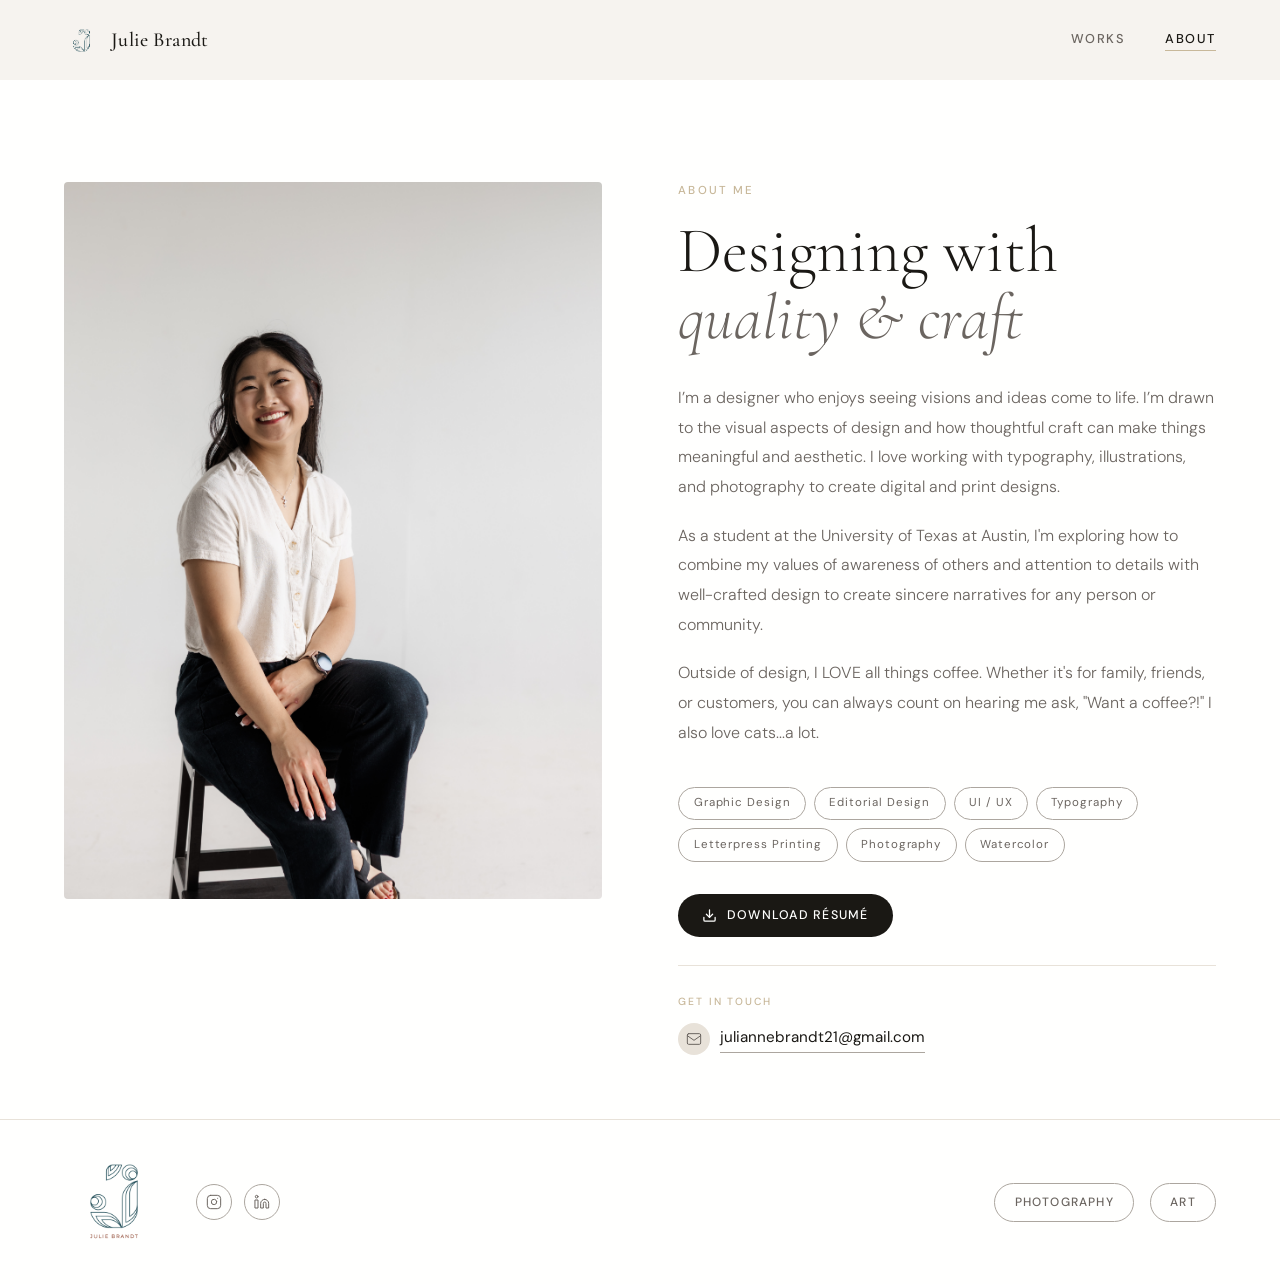
==== pages/about.html @ f1cfaa0a "Initial Commit" ====
<!doctype html>
<html lang="en">
  <head>
    <meta charset="UTF-8" />
    <meta name="viewport" content="width=device-width, initial-scale=1.0" />
    <title>About — Julie Brandt</title>
    <link rel="icon" type="image/png" href="/assets/logos/favicon.png" />
    <link rel="preconnect" href="https://fonts.googleapis.com" />
    <link rel="preconnect" href="https://fonts.gstatic.com" crossorigin />
    <link
      href="https://fonts.googleapis.com/css2?family=Cormorant+Garamond:ital,wght@0,300;0,400;0,500;0,600;1,300;1,400&family=DM+Sans:wght@300;400;500&display=swap"
      rel="stylesheet"
    />
    <link rel="stylesheet" href="../css/base.css" />
    <link rel="stylesheet" href="../css/navigation.css" />
    <link rel="stylesheet" href="../css/footer.css" />
    <link rel="stylesheet" href="../css/about.css" />
  </head>
  <body>
    <nav id="nav">
      <a href="../index.html" class="nav-brand">
        <div class="nav-logo-mark">
          <img
            src="../assets/logos/Logo-NoName.png"
            alt="Geometric J Logo Design"
          />
        </div>
        <span class="nav-logo">Julie Brandt</span>
      </a>
      <div class="nav-links">
        <a href="../index.html" id="nav-works">Works</a>
        <a href="about.html" id="nav-about" class="active-link">About</a>
      </div>
    </nav>

    <main class="about-content">
      <div class="about-image-wrap">
        <img src="../assets/headshots/Julie 06.27.2025-40.jpg" alt="Portrait" />
      </div>
      <div class="about-text">
        <p class="about-eyebrow">About me</p>
        <h1 class="about-title">Designing with <em>quality &amp; craft</em></h1>
        <div class="about-body">
          <p>
            I’m a designer who enjoys seeing visions and ideas come to life. I’m
            drawn to the visual aspects of design and how thoughtful craft can
            make things meaningful and aesthetic. I love working with
            typography, illustrations, and photography to create digital and
            print designs.
          </p>
          <p>
            As a student at the University of Texas at Austin, I'm exploring how
            to combine my values of awareness of others and attention to details
            with well-crafted design to create sincere narratives for any person
            or community.
          </p>
          <p>
            Outside of design, I LOVE all things coffee. Whether it's for
            family, friends, or customers, you can always count on hearing me
            ask, "Want a coffee?!" I also love cats...a lot.
          </p>
        </div>
        <div class="about-skills">
          <!-- <span class="skill-tag">Brand Identity</span> -->
          <span class="skill-tag">Graphic Design</span>
          <span class="skill-tag">Editorial Design</span>
          <!-- <span class="skill-tag">Packaging</span> -->
          <span class="skill-tag">UI / UX</span>
          <!-- <span class="skill-tag">Motion</span> -->
          <span class="skill-tag">Typography</span>
          <span class="skill-tag">Letterpress Printing</span>
          <span class="skill-tag">Photography</span>
          <span class="skill-tag">Watercolor</span>
        </div>
        <div class="about-resume">
          <a
            href="/assets/resume/JulianneBrandt_2026.pdf"
            download
            class="btn-resume"
          >
            <svg
              width="15"
              height="15"
              viewBox="0 0 24 24"
              fill="none"
              stroke="currentColor"
              stroke-width="2"
              stroke-linecap="round"
              stroke-linejoin="round"
            >
              <path d="M21 15v4a2 2 0 0 1-2 2H5a2 2 0 0 1-2-2v-4" />
              <polyline points="7 10 12 15 17 10" />
              <line x1="12" y1="15" x2="12" y2="3" />
            </svg>
            Download Résumé
          </a>
        </div>
        <div class="about-contact">
          <p class="about-contact-label">Get in touch</p>
          <a href="mailto:juliannebrandt21@gmail.com" class="about-email-link">
            <span class="about-email-icon">
              <svg
                width="16"
                height="16"
                viewBox="0 0 24 24"
                fill="none"
                stroke="currentColor"
                stroke-width="1.5"
                stroke-linecap="round"
                stroke-linejoin="round"
              >
                <rect x="2" y="4" width="20" height="16" rx="2" />
                <path d="M2 7l10 7 10-7" />
              </svg>
            </span>
            <span class="about-email-text">juliannebrandt21@gmail.com</span>
          </a>
        </div>
      </div>
    </main>

    <footer>
      <div class="footer-left">
        <div class="footer-logo-wrap">
          <img
            src="../assets/logos/Logo.png"
            alt="Geometric J Logo with Julie Brandt"
          />
        </div>
        <div class="footer-socials">
          <a
            href="https://instagram.com/yourhandle"
            target="_blank"
            rel="noopener"
            class="footer-social-link"
            aria-label="Instagram"
          >
            <svg
              viewBox="0 0 24 24"
              fill="none"
              stroke="currentColor"
              stroke-width="1.5"
              stroke-linecap="round"
              stroke-linejoin="round"
            >
              <rect x="2" y="2" width="20" height="20" rx="5" ry="5" />
              <path d="M16 11.37A4 4 0 1 1 12.63 8 4 4 0 0 1 16 11.37z" />
              <line x1="17.5" y1="6.5" x2="17.51" y2="6.5" />
            </svg>
          </a>
          <a
            href="https://linkedin.com/in/yourprofile"
            target="_blank"
            rel="noopener"
            class="footer-social-link"
            aria-label="LinkedIn"
          >
            <svg
              viewBox="0 0 24 24"
              fill="none"
              stroke="currentColor"
              stroke-width="1.5"
              stroke-linecap="round"
              stroke-linejoin="round"
            >
              <path
                d="M16 8a6 6 0 0 1 6 6v7h-4v-7a2 2 0 0 0-2-2 2 2 0 0 0-2 2v7h-4v-7a6 6 0 0 1 6-6z"
              />
              <rect x="2" y="9" width="4" height="12" />
              <circle cx="4" cy="4" r="2" />
            </svg>
          </a>
        </div>
      </div>
      <div class="footer-fun">
        <a href="photography.html" class="btn-ghost">Photography</a>
        <a href="art.html" class="btn-ghost">Art</a>
      </div>
    </footer>

    <script src="../js/main.js" defer></script>
    <script src="../js/navigation.js" defer></script>
  </body>
</html>
---- css/base.css ----
/* ─── Base: tokens, reset, responsive ─── */

/* ─── Tokens ─────────────────────────────────────────────── */
      :root {
        --bg: #fffffe;
        --bg-darker: #fef9f5;
        --ink: #1a1814;
        --ink-light: #6b6560;
        --sand: #c8b89a;
        --stone-light: #f6f3ef;
        --stone: #e8e2d9;
        --stone-mid: #aca69f;
        --white: #ffffff;
        --serif: "Cormorant Garamond", Georgia, serif;
        --sans: "DM Sans", system-ui, sans-serif;
        --ease: cubic-bezier(0.25, 0.46, 0.45, 0.94);
        --r: 4px;
      }

      /* ─── Reset ──────────────────────────────────────────────── */
      *,
      *::before,
      *::after {
        box-sizing: border-box;
        margin: 0;
        padding: 0;
      }
      html {
        scroll-behavior: smooth;
      }
      body {
        background: var(--bg);
        color: var(--ink);
        font-family: var(--sans);
        font-weight: 300;
        font-size: 16px;
        line-height: 1.6;
        -webkit-font-smoothing: antialiased;
      }
      img {
        display: block;
        width: 100%;
        height: 100%;
        object-fit: cover;
      }
      a {
        color: inherit;
        text-decoration: none;
      }
      button {
        font-family: var(--sans);
        cursor: pointer;
        border: none;
        background: none;
      }

/* ─── Page layout (multi-page) ─── */
body {
  min-height: 100vh;
  display: flex;
  flex-direction: column;
}
main {
  flex: 1;
}

/* ─── Responsive ─────────────────────────────────────────── */
      @media (max-width: 900px) {
        .works-grid {
          grid-template-columns: 1fr 1fr;
        }
        .work-card:nth-child(n) {
          grid-column: span 1;
        }
        .work-card:nth-child(1) {
          grid-column: span 2;
        }

        .project-overview {
          flex-direction: column;
          align-items: flex-start;
          gap: 1.25rem;
        }
        .overview-fields {
          flex-direction: column;
          gap: 1rem;
          align-items: flex-start;
        }
        .overview-item {
          border-right: none;
          border-bottom: none;
          padding-right: 0;
          margin-right: 0;
          padding-bottom: 0;
          margin-bottom: 0;
        }
        .overview-item:last-of-type {
          border-bottom: none;
          padding-bottom: 0;
        }
        .overview-desc {
          border-left: none;
          border-top: 1px solid var(--stone);
          padding-left: 0;
          margin-left: 0;
          padding-top: 1.25rem;
          max-width: 100%;
          flex: none;
        }

        .project-content {
          grid-template-columns: 1fr;
          padding: 2.5rem 1.75rem 3rem;
          gap: 2.5rem;
        }
        .project-toc {
          position: static;
          align-self: flex-start;
        }

        .about-content {
          grid-template-columns: 1fr;
        }
        .about-image-wrap {
          position: static;
          aspect-ratio: 4/3;
          max-width: 440px;
        }
      }

      @media (max-width: 600px) {
        nav {
          padding: 0 1.25rem;
        }
        .nav-links {
          gap: 1.5rem;
        }
        .works-grid {
          grid-template-columns: 1fr;
          gap: 1rem;
        }
        .work-card:nth-child(n) {
          grid-column: span 1;
        }
        .img-row.cols-2,
        .img-row.cols-3 {
          grid-template-columns: 1fr;
        }
        .masonry-grid {
          columns: 2;
        }
        footer {
          flex-direction: column;
          align-items: flex-start;
        }
        .project-images {
          padding: 0 1.25rem 2rem;
        }
        .project-hero {
          aspect-ratio: 4/3;
        }
        .overview-fields {
          flex-direction: column;
        }
        .project-overview {
          padding: 1.25rem;
        }
      }

      /* About contact */
      .about-contact {
        margin-top: 1.75rem;
        padding-top: 1.75rem;
        border-top: 1px solid var(--stone);
      }
      .about-contact-label {
        font-size: 0.65rem;
        letter-spacing: 0.18em;
        text-transform: uppercase;
        color: var(--sand);
        font-weight: 500;
        margin-bottom: 0.75rem;
      }
      .about-email-link {
        display: inline-flex;
        align-items: center;
        gap: 0.6rem;
        font-size: 0.95rem;
        color: var(--ink);
        font-weight: 400;
        text-decoration: none;
        transition: color 0.2s;
      }
      .about-email-link:hover {
        color: var(--ink);
      }
      .about-email-text {
        border-bottom: 1px solid var(--stone-mid);
        padding-bottom: 2px;
        transition: border-color 0.2s;
      }
      .about-email-link:hover .about-email-text {
        border-color: var(--sand);
      }
      .about-email-icon {
        display: flex;
        align-items: center;
        justify-content: center;
        width: 32px;
        height: 32px;
        background: var(--stone);
        border-radius: 50%;
        flex-shrink: 0;
        color: var(--ink-light);
        transition: background 0.2s;
      }
      .about-email-link:hover .about-email-icon {
        background: var(--stone-mid);
      }

      @media (prefers-reduced-motion: reduce) {
        *,
        *::before,
        *::after {
          transition: none !important;
          animation: none !important;
        }
      }
---- css/navigation.css ----
/* ─── Navigation ─── */

/* ─── Nav ────────────────────────────────────────────────── */
      nav {
        position: sticky;
        top: 0;
        z-index: 200;
        background: var(--stone-light);
        display: flex;
        align-items: center;
        justify-content: space-between;
        padding: 0 clamp(1.5rem, 5vw, 4rem);
        height: 80px;
      }
      .nav-brand {
        display: flex;
        align-items: center;
        gap: 0.75rem;
        cursor: pointer;
      }
      .nav-logo-mark {
        width: 35px;
        height: 35px;
        border-radius: 6px;
        /* background: var(--stone); */
        /* border: 1.5px dashed var(--stone-mid); */
        display: flex;
        align-items: center;
        justify-content: center;
        overflow: hidden;
        flex-shrink: 0;
      }
      .nav-logo-mark img {
        width: 100%;
        height: 100%;
        object-fit: contain;
      }
      .nav-logo-mark .logo-placeholder-text {
        font-size: 0.55rem;
        letter-spacing: 0.06em;
        text-transform: uppercase;
        color: var(--stone-mid);
        font-family: var(--sans);
        font-weight: 500;
        text-align: center;
        line-height: 1.2;
      }
      .nav-logo {
        font-family: var(--serif);
        font-size: 1.25rem;
        font-weight: 500;
        letter-spacing: 0.02em;
      }
      .nav-links {
        display: flex;
        gap: 2.5rem;
        align-items: center;
      }
      .nav-links a {
        font-size: 0.8rem;
        letter-spacing: 0.12em;
        text-transform: uppercase;
        font-weight: 500;
        color: var(--ink-light);
        position: relative;
        padding-bottom: 2px;
        transition: color 0.2s var(--ease);
      }
      .nav-links a::after {
        content: "";
        position: absolute;
        bottom: 0;
        left: 0;
        width: 0;
        height: 1px;
        background: var(--sand);
        transition: width 0.3s var(--ease);
      }
      .nav-links a:hover,
      .nav-links a.active-link {
        color: var(--ink);
      }
      .nav-links a:hover::after,
      .nav-links a.active-link::after {
        width: 100%;
      }
---- css/footer.css ----
/* ─── Footer ─── */

/* ─── Footer ─────────────────────────────────────────────── */
      footer {
        border-top: 1px solid var(--stone);
        padding: 2rem clamp(1.5rem, 5vw, 4rem);
        display: flex;
        align-items: center;
        justify-content: space-between;
        flex-wrap: wrap;
        gap: 1.5rem;
        margin-top: auto;
      }
      .footer-left {
        display: flex;
        align-items: center;
        gap: 2rem;
      }
      .footer-logo-wrap {
        width: 100px;
        height: 100px;
        border-radius: 8px;
        /* background: var(--stone);
        border: 1.5px dashed var(--stone-mid); */
        display: flex;
        align-items: center;
        justify-content: center;
        overflow: hidden;
        flex-shrink: 0;
      }
      .footer-logo-wrap img {
        width: 100%;
        height: 100%;
        object-fit: contain;
      }
      .footer-logo-wrap .logo-placeholder-text {
        font-size: 0.6rem;
        letter-spacing: 0.06em;
        text-transform: uppercase;
        color: var(--stone-mid);
        font-family: var(--sans);
        font-weight: 500;
        text-align: center;
        line-height: 1.3;
      }
      .footer-socials {
        display: flex;
        gap: 0.75rem;
        align-items: center;
      }
      .footer-social-link {
        display: flex;
        align-items: center;
        justify-content: center;
        width: 36px;
        height: 36px;
        border-radius: 50%;
        border: 1px solid var(--stone-mid);
        color: var(--ink-light);
        transition: all 0.25s var(--ease);
      }
      .footer-social-link:hover {
        border-color: var(--sand);
        color: var(--ink);
        background: var(--stone);
      }
      .footer-social-link svg {
        width: 16px;
        height: 16px;
      }
      .footer-fun {
        display: flex;
        gap: 1rem;
        flex-wrap: wrap;
      }
      .btn-ghost {
        font-size: 0.75rem;
        letter-spacing: 0.1em;
        text-transform: uppercase;
        font-weight: 500;
        border: 1px solid var(--stone-mid);
        padding: 0.55rem 1.2rem;
        border-radius: 99px;
        color: var(--ink-light);
        transition: all 0.25s var(--ease);
        background: transparent;
      }
      .btn-ghost:hover {
        border-color: var(--sand);
        color: var(--ink);
        background: var(--stone);
      }
---- css/about.css ----
/* ─── About page ─── */

.about-content {
        padding: clamp(4rem, 8vw, 7rem) clamp(1.5rem, 5vw, 4rem) 4rem;
        display: grid;
        grid-template-columns: 1fr 1fr;
        gap: clamp(3rem, 6vw, 6rem);
        align-items: start;
      }
      .about-image-wrap {
        aspect-ratio: 3/4;
        background: var(--stone);
        border-radius: var(--r);
        overflow: hidden;
        position: sticky;
        top: 80px;
      }
      .about-text {
        min-width: 0;
      }
      .about-eyebrow {
        font-size: 0.72rem;
        letter-spacing: 0.18em;
        text-transform: uppercase;
        color: var(--sand);
        font-weight: 500;
        margin-bottom: 1rem;
      }
      .about-title {
        font-family: var(--serif);
        font-size: clamp(2.5rem, 5vw, 4.5rem);
        font-weight: 300;
        line-height: 1.05;
        margin-bottom: 2rem;
      }
      .about-title em {
        font-style: italic;
        color: var(--ink-light);
      }
      .about-body {
        font-size: 1rem;
        line-height: 1.85;
        color: var(--ink-light);
      }
      .about-body p {
        margin-bottom: 1.2rem;
      }
      .about-skills {
        margin-top: 2.5rem;
        display: flex;
        flex-wrap: wrap;
        gap: 0.5rem;
      }
      .skill-tag {
        font-size: 0.72rem;
        letter-spacing: 0.08em;
        border: 1px solid var(--stone-mid);
        padding: 0.4rem 0.9rem;
        border-radius: 99px;
        color: var(--ink-light);
        font-weight: 400;
      }

.about-resume {
        margin-top: 2rem;
      }
      .btn-resume {
        display: inline-flex;
        align-items: center;
        gap: 0.6rem;
        font-family: var(--sans);
        font-size: 0.78rem;
        letter-spacing: 0.1em;
        text-transform: uppercase;
        font-weight: 500;
        background: var(--ink);
        color: var(--bg);
        padding: 0.75rem 1.5rem;
        border-radius: 99px;
        border: none;
        cursor: pointer;
        text-decoration: none;
        transition:
          background 0.2s var(--ease),
          transform 0.2s var(--ease);
      }
      .btn-resume:hover {
        background: #2e2b26;
        transform: translateY(-1px);
      }
      .btn-resume svg {
        flex-shrink: 0;
      }

.about-contact {
        margin-top: 1.75rem;
        padding-top: 1.75rem;
        border-top: 1px solid var(--stone);
      }
      .about-contact-label {
        font-size: 0.65rem;
        letter-spacing: 0.18em;
        text-transform: uppercase;
        color: var(--sand);
        font-weight: 500;
        margin-bottom: 0.75rem;
      }
      .about-email-link {
        display: inline-flex;
        align-items: center;
        gap: 0.6rem;
        font-size: 0.95rem;
        color: var(--ink);
        font-weight: 400;
        text-decoration: none;
        transition: color 0.2s;
      }
      .about-email-link:hover {
        color: var(--ink);
      }
      .about-email-text {
        border-bottom: 1px solid var(--stone-mid);
        padding-bottom: 2px;
        transition: border-color 0.2s;
      }
      .about-email-link:hover .about-email-text {
        border-color: var(--sand);
      }
      .about-email-icon {
        display: flex;
        align-items: center;
        justify-content: center;
        width: 32px;
        height: 32px;
        background: var(--stone);
        border-radius: 50%;
        flex-shrink: 0;
        color: var(--ink-light);
        transition: background 0.2s;
      }
      .about-email-link:hover .about-email-icon {
        background: var(--stone-mid);
      }
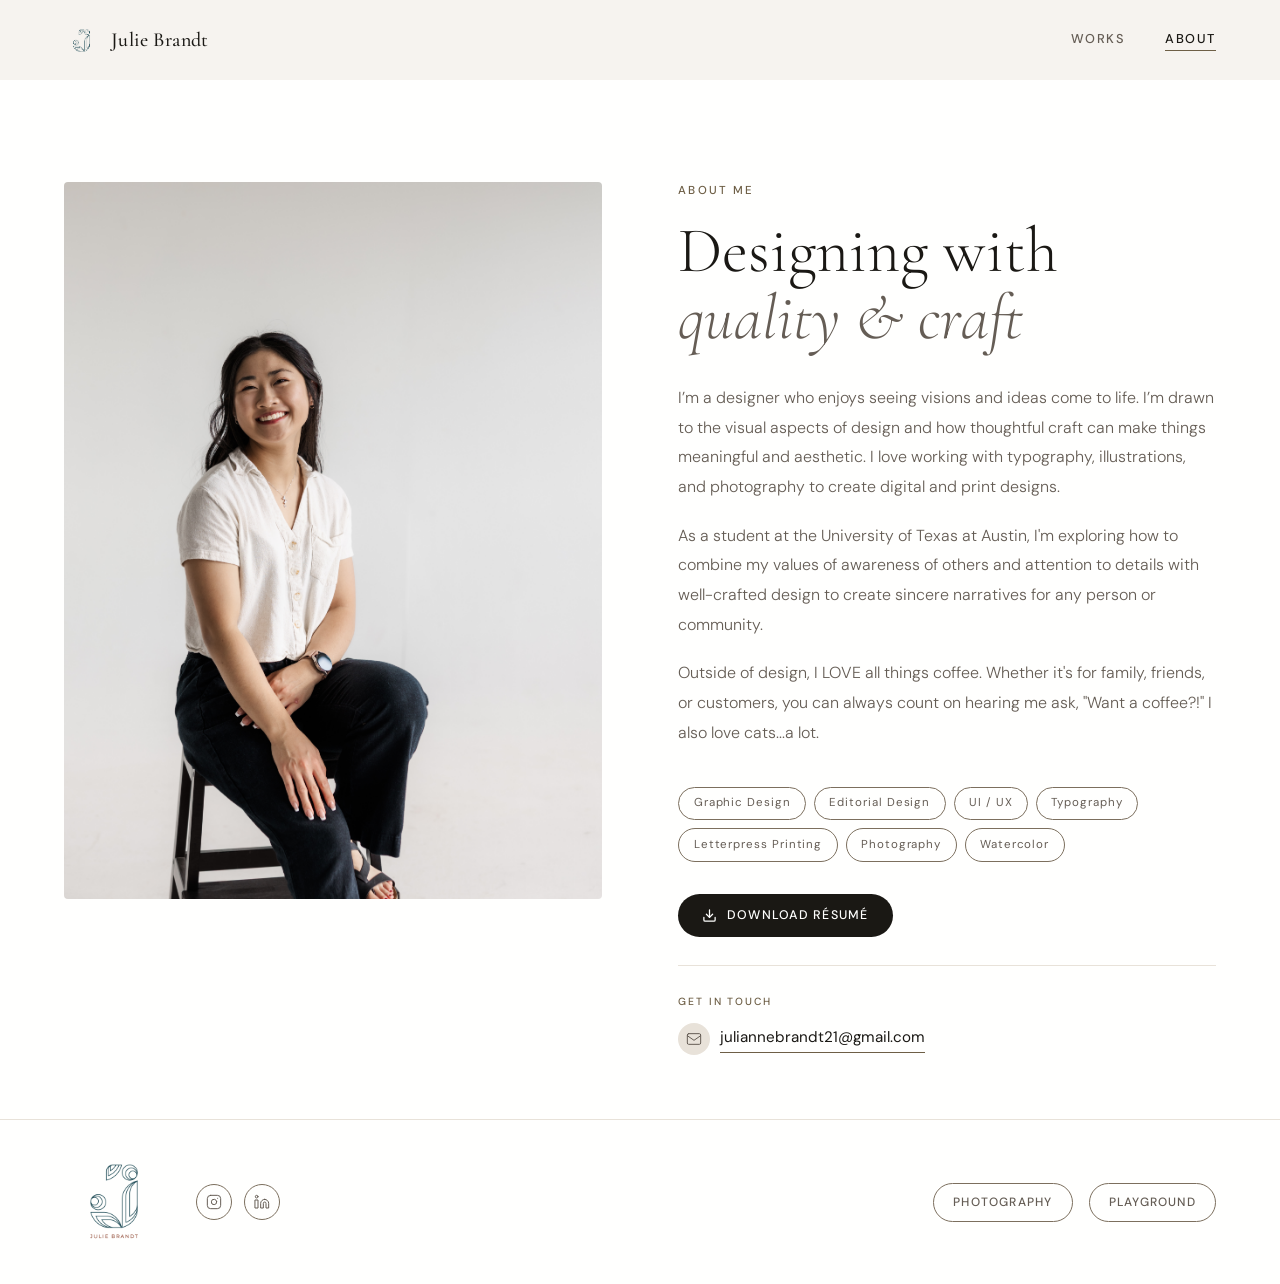
==== commit 734cffbd: "Added new pages and WCAG styling" ====
--- a/pages/about.html
+++ b/pages/about.html
@@ -4,7 +4,7 @@
     <meta charset="UTF-8" />
     <meta name="viewport" content="width=device-width, initial-scale=1.0" />
     <title>About — Julie Brandt</title>
-    <link rel="icon" type="image/png" href="/assets/logos/favicon.png" />
+    <link rel="icon" type="image/png" href="../assets/logos/favicon.png" />
     <link rel="preconnect" href="https://fonts.googleapis.com" />
     <link rel="preconnect" href="https://fonts.gstatic.com" crossorigin />
     <link
@@ -74,7 +74,7 @@
         </div>
         <div class="about-resume">
           <a
-            href="/assets/resume/JulianneBrandt_2026.pdf"
+            href="../assets/resume/JulianneBrandt_2026.pdf"
             download
             class="btn-resume"
           >
@@ -129,7 +129,7 @@
         </div>
         <div class="footer-socials">
           <a
-            href="https://instagram.com/yourhandle"
+            href="https://www.instagram.com/juliebrandt.design/"
             target="_blank"
             rel="noopener"
             class="footer-social-link"
@@ -149,7 +149,7 @@
             </svg>
           </a>
           <a
-            href="https://linkedin.com/in/yourprofile"
+            href="https://www.linkedin.com/in/julie-brandt-92625432b/"
             target="_blank"
             rel="noopener"
             class="footer-social-link"
@@ -174,7 +174,7 @@
       </div>
       <div class="footer-fun">
         <a href="photography.html" class="btn-ghost">Photography</a>
-        <a href="art.html" class="btn-ghost">Art</a>
+        <a href="playground.html" class="btn-ghost">Playground</a>
       </div>
     </footer>
 
--- a/css/base.css
+++ b/css/base.css
@@ -5,14 +5,22 @@
         --bg: #fffffe;
         --bg-darker: #fef9f5;
         --ink: #1a1814;
-        --ink-light: #6b6560;
-        --sand: #c8b89a;
+        /* Text colors meet 4.5:1 on the light surfaces below. */
+        --ink-light: #655d55;
+        --accent: #6e5f46;
+        --surface-hover: #d3cdc3;
+        --border: #7c6f5e;
+        --ink-hover: #383128;
+        --image-scrim: rgba(26, 24, 20, 0.68);
+        --sand: var(--accent);
+        --toc-label: var(--accent);
+        --toc-hover: var(--surface-hover);
         --stone-light: #f6f3ef;
         --stone: #e8e2d9;
-        --stone-mid: #aca69f;
+        --stone-mid: var(--border);
         --white: #ffffff;
         --serif: "Cormorant Garamond", Georgia, serif;
-        --sans: "DM Sans", system-ui, sans-serif;
+        --sans: "Avenir", "DM Sans", system-ui, sans-serif;
         --ease: cubic-bezier(0.25, 0.46, 0.45, 0.94);
         --r: 4px;
       }
@@ -53,6 +61,13 @@
         border: none;
         background: none;
       }
+
+/* Shared keyboard focus: dark ring on light surfaces, light halo over images. */
+:where(a, button, video, input, select, textarea):focus-visible {
+  outline: 2px solid var(--accent);
+  outline-offset: 4px;
+  box-shadow: 0 0 0 4px var(--bg);
+}
 
 /* ─── Page layout (multi-page) ─── */
 body {
@@ -72,7 +87,7 @@
         .work-card:nth-child(n) {
           grid-column: span 1;
         }
-        .work-card:nth-child(1) {
+        .work-card.work-card--featured {
           grid-column: span 2;
         }
 
@@ -195,7 +210,7 @@
         color: var(--ink);
       }
       .about-email-text {
-        border-bottom: 1px solid var(--stone-mid);
+        border-bottom: 1px solid var(--accent);
         padding-bottom: 2px;
         transition: border-color 0.2s;
       }
@@ -215,7 +230,7 @@
         transition: background 0.2s;
       }
       .about-email-link:hover .about-email-icon {
-        background: var(--stone-mid);
+        background: var(--surface-hover);
       }
 
       @media (prefers-reduced-motion: reduce) {
--- a/css/navigation.css
+++ b/css/navigation.css
@@ -39,7 +39,7 @@
         font-size: 0.55rem;
         letter-spacing: 0.06em;
         text-transform: uppercase;
-        color: var(--stone-mid);
+        color: var(--accent);
         font-family: var(--sans);
         font-weight: 500;
         text-align: center;
--- a/css/footer.css
+++ b/css/footer.css
@@ -37,7 +37,7 @@
         font-size: 0.6rem;
         letter-spacing: 0.06em;
         text-transform: uppercase;
-        color: var(--stone-mid);
+        color: var(--accent);
         font-family: var(--sans);
         font-weight: 500;
         text-align: center;
@@ -55,7 +55,7 @@
         width: 36px;
         height: 36px;
         border-radius: 50%;
-        border: 1px solid var(--stone-mid);
+        border: 1px solid var(--border);
         color: var(--ink-light);
         transition: all 0.25s var(--ease);
       }
@@ -78,7 +78,7 @@
         letter-spacing: 0.1em;
         text-transform: uppercase;
         font-weight: 500;
-        border: 1px solid var(--stone-mid);
+        border: 1px solid var(--border);
         padding: 0.55rem 1.2rem;
         border-radius: 99px;
         color: var(--ink-light);
--- a/css/about.css
+++ b/css/about.css
@@ -54,7 +54,7 @@
       .skill-tag {
         font-size: 0.72rem;
         letter-spacing: 0.08em;
-        border: 1px solid var(--stone-mid);
+        border: 1px solid var(--border);
         padding: 0.4rem 0.9rem;
         border-radius: 99px;
         color: var(--ink-light);
@@ -85,7 +85,7 @@
           transform 0.2s var(--ease);
       }
       .btn-resume:hover {
-        background: #2e2b26;
+        background: var(--ink-hover);
         transform: translateY(-1px);
       }
       .btn-resume svg {
@@ -119,7 +119,7 @@
         color: var(--ink);
       }
       .about-email-text {
-        border-bottom: 1px solid var(--stone-mid);
+        border-bottom: 1px solid var(--accent);
         padding-bottom: 2px;
         transition: border-color 0.2s;
       }
@@ -139,5 +139,5 @@
         transition: background 0.2s;
       }
       .about-email-link:hover .about-email-icon {
-        background: var(--stone-mid);
+        background: var(--surface-hover);
       }
